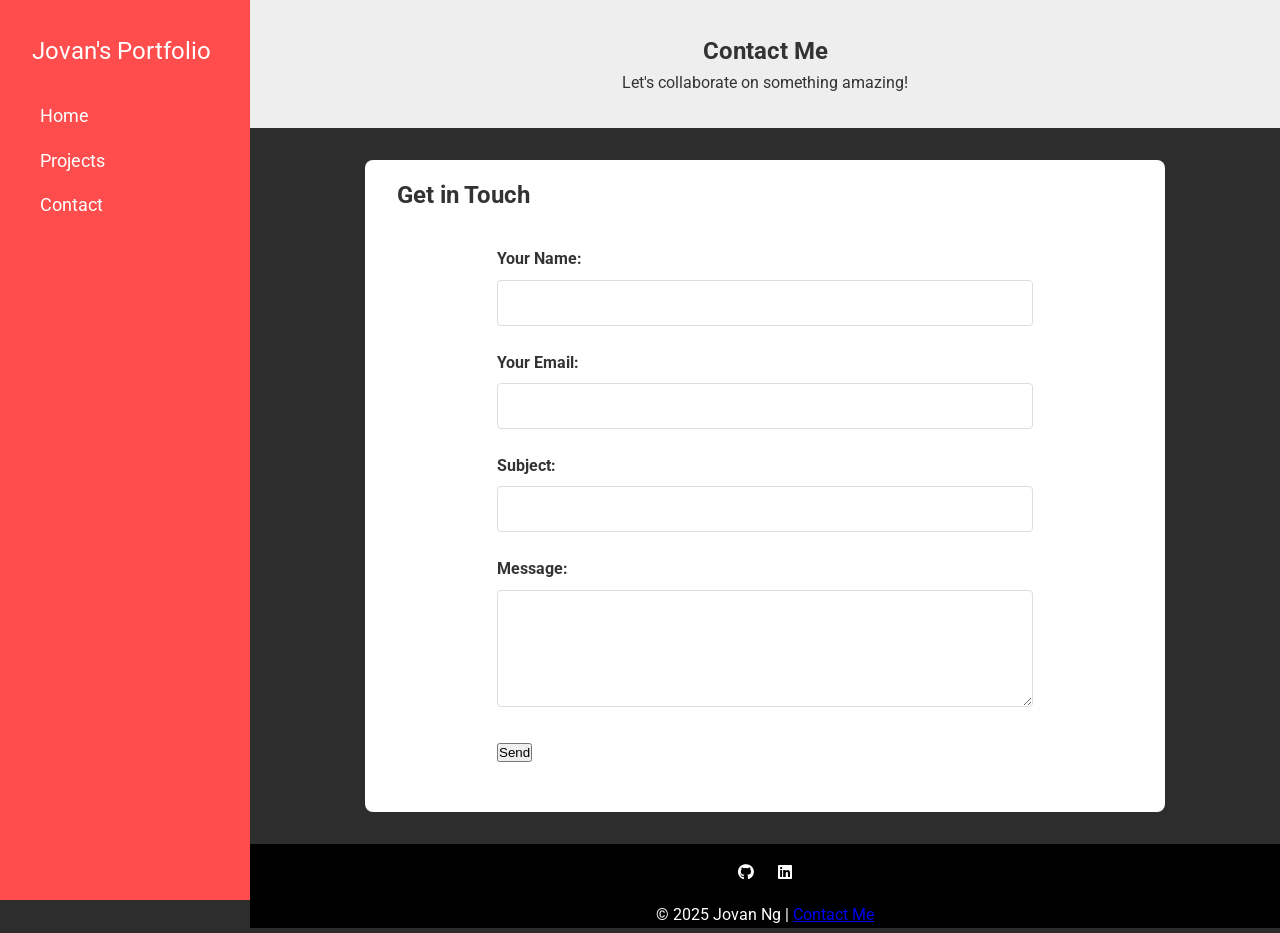
==== contact.html @ 3d7d202c "Initial commit: personal portfolio" ====
<!doctype html>
<html lang="en">
<head>
  <meta charset="utf-8">
  <meta name="author" content="Jovan Ng">
  <meta name="description" content="Contact Page">
  <meta name="viewport" content="width=device-width, initial-scale=1.0">
  <title>Contact - Jovan's Portfolio</title>
  <link rel="stylesheet" href="style.css">
  <link rel="stylesheet" href="https://cdnjs.cloudflare.com/ajax/libs/font-awesome/6.0.0-beta3/css/all.min.css">
  <link href="https://fonts.googleapis.com/css2?family=Roboto:wght@400;700&display=swap" rel="stylesheet">
</head>
<body>
  <nav class="navbar red-block">
    <div class="container">
      <a href="index.html" class="logo">Jovan's Portfolio</a>
      <ul class="nav-links">
        <li><a href="index.html">Home</a></li>
        <li><a href="projects.html">Projects</a></li>
        <li><a href="contact.html">Contact</a></li>
      </ul>
    </div>
  </nav>

  <div class="menu-toggle">☰</div>

  <main>
    <!-- Added hero section -->
    <section class="hero">
      <h1>Contact Me</h1>
      <p>Let's collaborate on something amazing!</p>
    </section>

    <!-- Updated form section -->
    <section class="white-block">
      <h2>Get in Touch</h2>
      <form action="#" method="post">
        <div class="form-group">
          <label for="name">Your Name:</label>
          <input type="text" id="name" name="name" required aria-required="true">
        </div>
        
        <div class="form-group">
          <label for="email">Your Email:</label>
          <input type="email" id="email" name="email" required aria-required="true">
        </div>

        <div class="form-group">
          <label for="subject">Subject:</label>
          <input type="text" id="subject" name="subject" required aria-required="true">
        </div>

        <div class="form-group">
          <label for="message">Message:</label>
          <textarea id="message" name="message" rows="5" required aria-required="true"></textarea>
        </div>

        <button type="submit">Send</button>
      </form>
    </section>
  </main>

  <footer class="black-block">
    <div class="social-links">
      <a href="https://github.com/acetaminophen325" aria-label="GitHub">
        <em class="fab fa-github"></em>
      </a>
      <a href="https://linkedin.com/in/jovan-ng-5a5652226" aria-label="LinkedIn">
        <em class="fab fa-linkedin"></em>
      </a>
    </div>
    <p>&copy; 2025 Jovan Ng | <a href="contact.html">Contact Me</a></p>
  </footer>

  <script src="script.js"></script>
</body>
</html>
---- style.css ----
/* General Reset */
* {
  margin: 0;
  padding: 0;
  box-sizing: border-box;
}

/* Body */
body {
  font-family: 'Roboto', sans-serif;
  line-height: 1.6;
  color: #333;
  transition: margin 0.3s ease;
}

/* Add spacing between paragraphs */
.spaced-paragraph {
  margin-bottom: 1.5rem;
}

/* Sidebar Navigation */
.navbar {
  position: fixed;
  left: -250px;
  top: 0;
  height: 100vh;
  width: 250px;
  background: #ff4d4d;
  transition: all 0.3s ease;
  z-index: 1000;
}

.navbar.active {
  left: 0;
}

.navbar .container {
  padding: 2rem;
  height: 100%;
}

.logo {
  color: white;
  font-size: 1.5rem;
  margin-bottom: 2rem;
  display: block;
  text-decoration: none;
}

.nav-links {
  list-style: none;
  display: flex;
  flex-direction: column;
  gap: 1rem;
}

.nav-links a {
  color: white;
  text-decoration: none;
  font-size: 1.1rem;
  padding: 0.5rem;
  border-radius: 4px;
}

.nav-links a:hover {
  background: rgba(255,255,255,0.1);
}

.menu-toggle {
  position: fixed;
  left: 1rem;
  top: 1rem;
  color: white;
  font-size: 1.5rem;
  z-index: 1001;
  cursor: pointer;
  background: #ff4d4d;
  padding: 0.5rem;
  border-radius: 4px;
}

/* Color Blocks Fix */
.red-block {
  background-color: #ff4d4d !important;
  color: white !important;
}

.white-block {
  background-color: white !important;
  color: #333 !important;
}

.black-block {
  background-color: #000 !important;
  color: white !important;
  text-align: center;
  margin-top: auto;
  overflow-x: hidden;
  box-sizing: border-box; /* Ensure padding is included in width */
  position: relative; /* Remove absolute positioning if present */
}

main {
  max-width: 100vw;
  overflow-x: hidden;
}

/* Content Shift */
body.active-sidebar {
  margin-left: 250px;
}

@media (min-width: 768px) {
  .navbar {
    left: 0;
  }
  .menu-toggle {
    display: none;
  }
  main, footer {
    margin-left: 250px;
  }
}

/* Existing styles below... */
.hero {
  background: #eee;
  padding: 2rem;
  text-align: center;
}

section {
  padding: 1rem 2rem;
}

.profile-photo {
  display: block;
  margin: 10px auto;
  border-radius: 50%;
  width: 150px;
  height: 150px;
  object-fit: cover;
}

/* Projects Grid */
.projects-list {
  display: grid;
  gap: 2rem;
  padding: 2rem;
}

.project-card {
  background: #fff;
  border-radius: 8px;
  padding: 1.5rem;
  box-shadow: 0 2px 4px rgba(0,0,0,0.1);
}

/* Contact Form */
form {
  max-width: 600px;
  margin: 0 auto;
  padding: 2rem;
}

/* Social Icons */
.social-links {
  display: flex;
  justify-content: center;
  gap: 1.5rem;
  margin: 1rem 0;
}

.social-links a {
  color: white;
  text-decoration: none;
  transition: transform 0.3s ease;
  display: inline-block;
}

.social-links a:hover {
  transform: translateY(-3px);
}

.social-links i {
  font-size: 1.5rem;
}

.form-group {
  margin-bottom: 1.5rem;
}

.form-group label {
  display: block;
  margin-bottom: 0.5rem;
  font-weight: bold;
}

.form-group input,
.form-group textarea {
  width: 100%;
  padding: 0.8rem;
  border: 1px solid #ddd;
  border-radius: 4px;
  font-size: 1rem;
}

/* footer improvements */
html {
  height: 100%;
}

body {
  background: #2d2d2d;
  display: flex;
  flex-direction: column;
  min-height: 100vh;
  margin: 0; /* Remove previous margin-bottom */
}

/* white block spacing */
.white-block {
  margin: 2rem auto;
  border-radius: 8px;
  max-width: 800px;
}
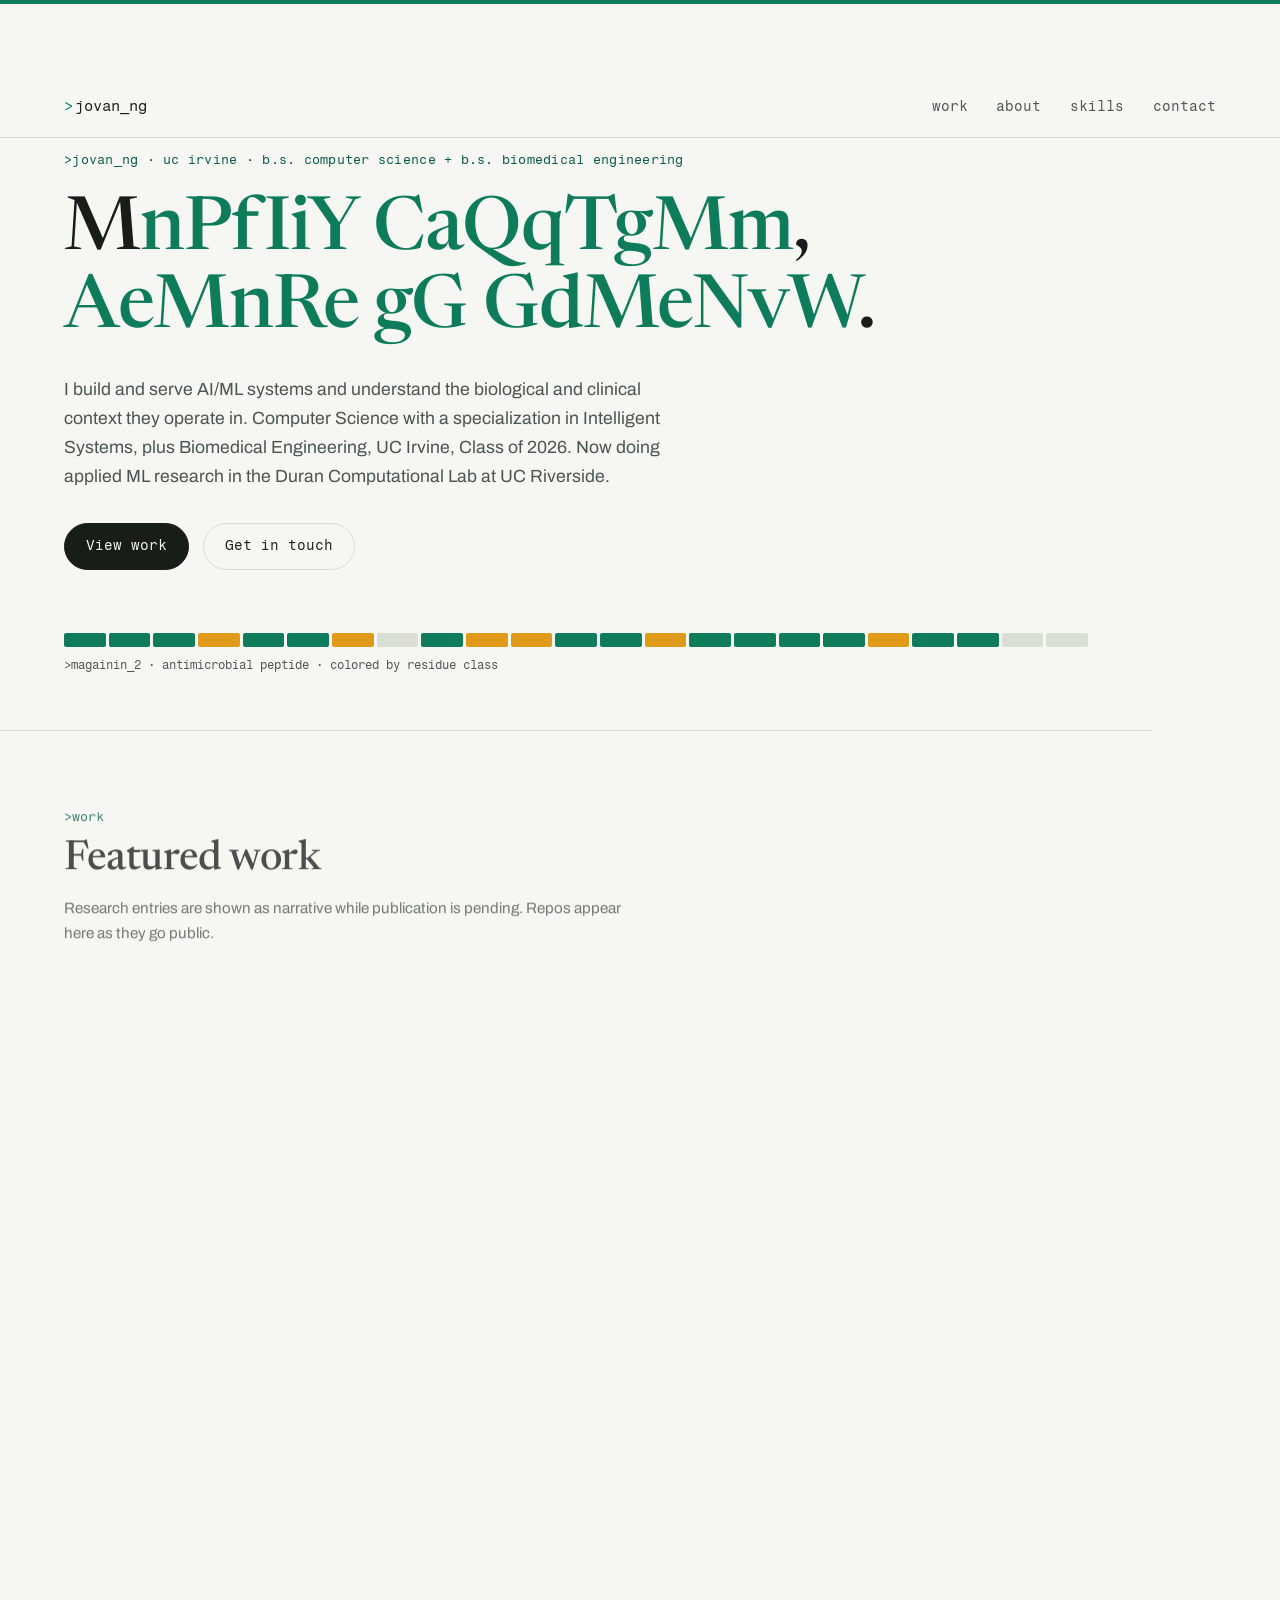
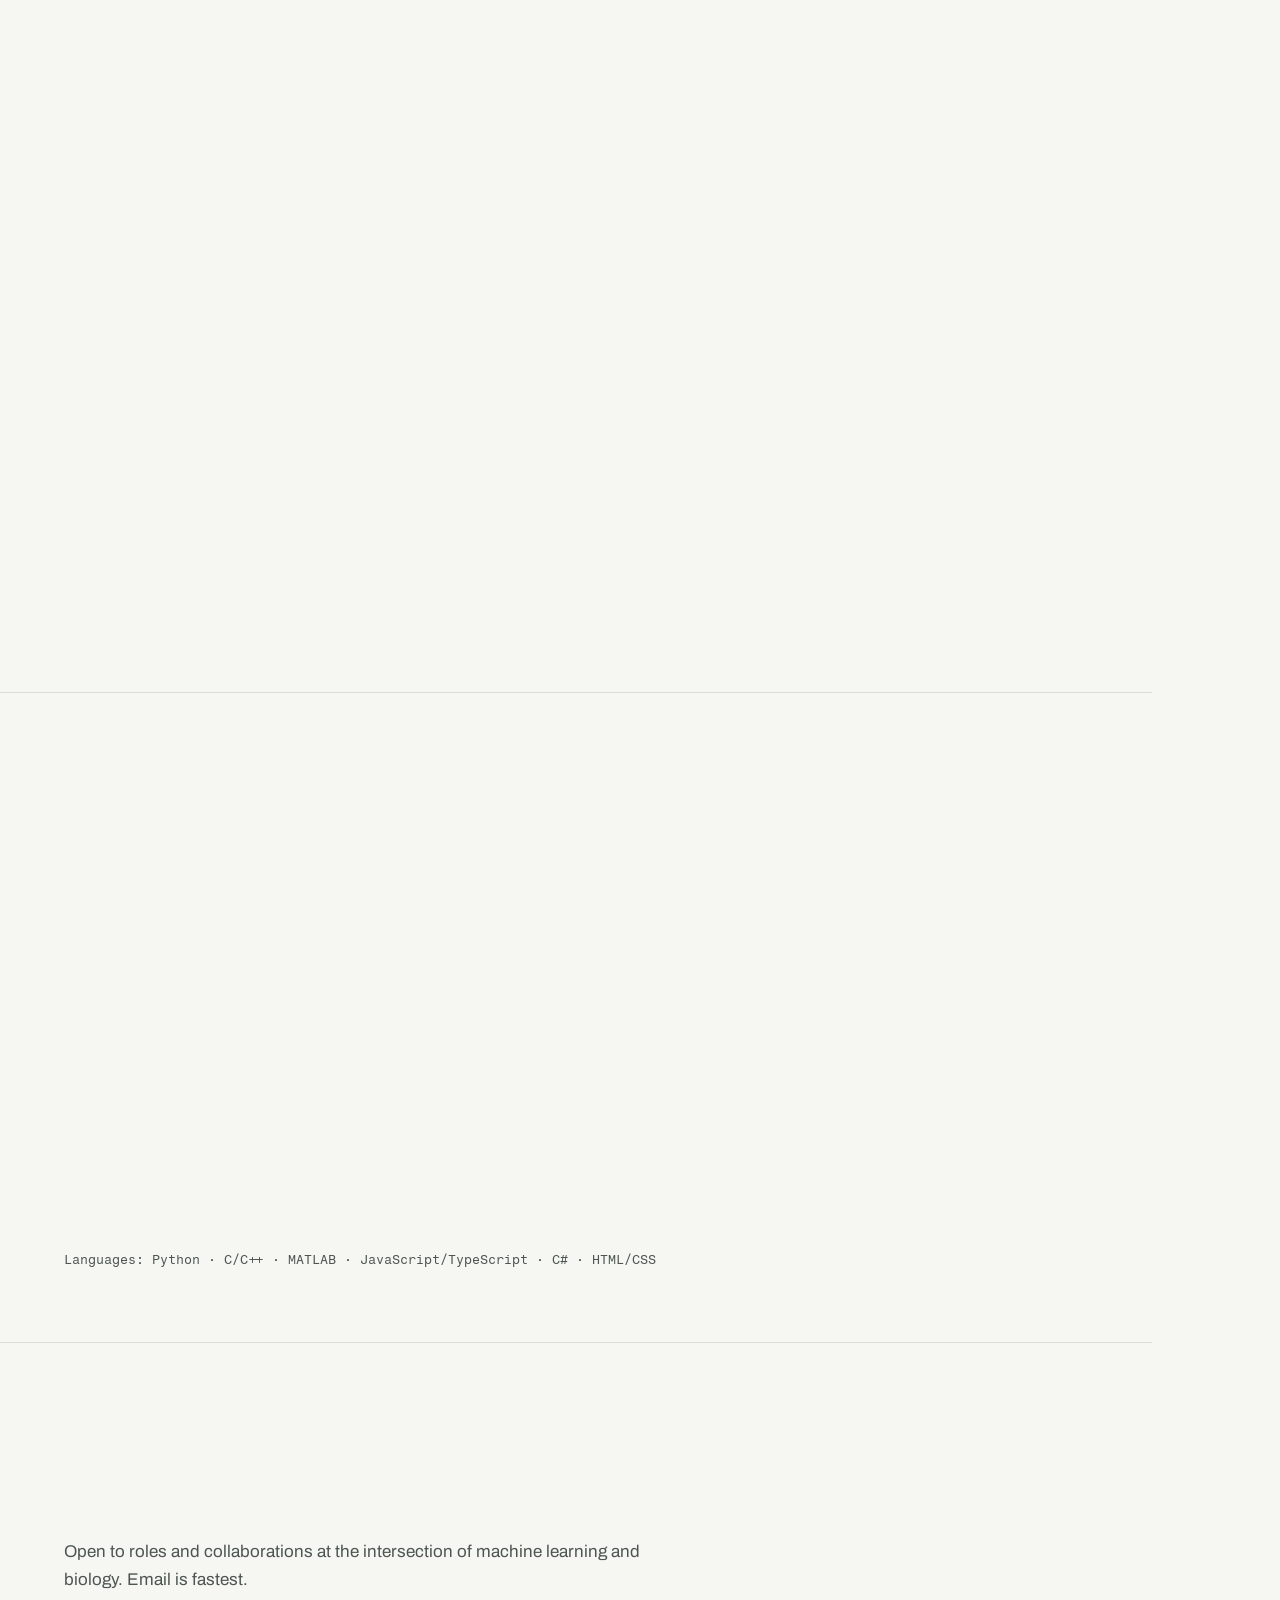
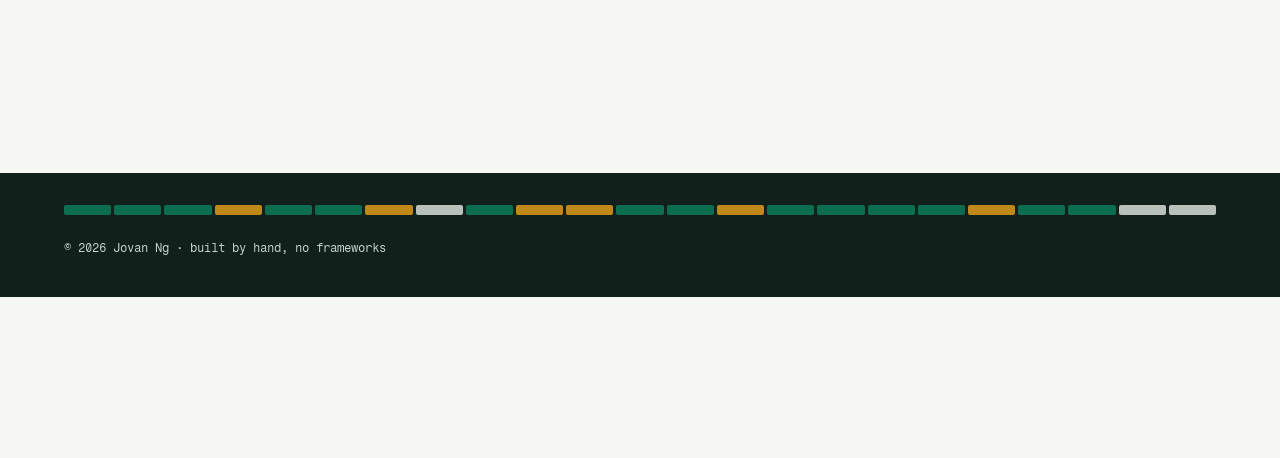
==== commit 983256c6: "Redesign as single-page Residue portfolio Replace the INF 133 three-page layout with a single-page d" ====
--- a/contact.html
+++ b/contact.html
@@ -2,76 +2,11 @@
 <html lang="en">
 <head>
   <meta charset="utf-8">
-  <meta name="author" content="Jovan Ng">
-  <meta name="description" content="Contact Page">
-  <meta name="viewport" content="width=device-width, initial-scale=1.0">
-  <title>Contact - Jovan's Portfolio</title>
-  <link rel="stylesheet" href="style.css">
-  <link rel="stylesheet" href="https://cdnjs.cloudflare.com/ajax/libs/font-awesome/6.0.0-beta3/css/all.min.css">
-  <link href="https://fonts.googleapis.com/css2?family=Roboto:wght@400;700&display=swap" rel="stylesheet">
+  <meta http-equiv="refresh" content="0; url=index.html#contact">
+  <title>Jovan Ng · contact</title>
+  <link rel="canonical" href="index.html#contact">
 </head>
 <body>
-  <nav class="navbar red-block">
-    <div class="container">
-      <a href="index.html" class="logo">Jovan's Portfolio</a>
-      <ul class="nav-links">
-        <li><a href="index.html">Home</a></li>
-        <li><a href="projects.html">Projects</a></li>
-        <li><a href="contact.html">Contact</a></li>
-      </ul>
-    </div>
-  </nav>
-
-  <div class="menu-toggle">☰</div>
-
-  <main>
-    <!-- Added hero section -->
-    <section class="hero">
-      <h1>Contact Me</h1>
-      <p>Let's collaborate on something amazing!</p>
-    </section>
-
-    <!-- Updated form section -->
-    <section class="white-block">
-      <h2>Get in Touch</h2>
-      <form action="#" method="post">
-        <div class="form-group">
-          <label for="name">Your Name:</label>
-          <input type="text" id="name" name="name" required aria-required="true">
-        </div>
-        
-        <div class="form-group">
-          <label for="email">Your Email:</label>
-          <input type="email" id="email" name="email" required aria-required="true">
-        </div>
-
-        <div class="form-group">
-          <label for="subject">Subject:</label>
-          <input type="text" id="subject" name="subject" required aria-required="true">
-        </div>
-
-        <div class="form-group">
-          <label for="message">Message:</label>
-          <textarea id="message" name="message" rows="5" required aria-required="true"></textarea>
-        </div>
-
-        <button type="submit">Send</button>
-      </form>
-    </section>
-  </main>
-
-  <footer class="black-block">
-    <div class="social-links">
-      <a href="https://github.com/acetaminophen325" aria-label="GitHub">
-        <em class="fab fa-github"></em>
-      </a>
-      <a href="https://linkedin.com/in/jovan-ng-5a5652226" aria-label="LinkedIn">
-        <em class="fab fa-linkedin"></em>
-      </a>
-    </div>
-    <p>&copy; 2025 Jovan Ng | <a href="contact.html">Contact Me</a></p>
-  </footer>
-
-  <script src="script.js"></script>
+  <p>Moved. <a href="index.html#contact">Continue to the contact section.</a></p>
 </body>
 </html>
